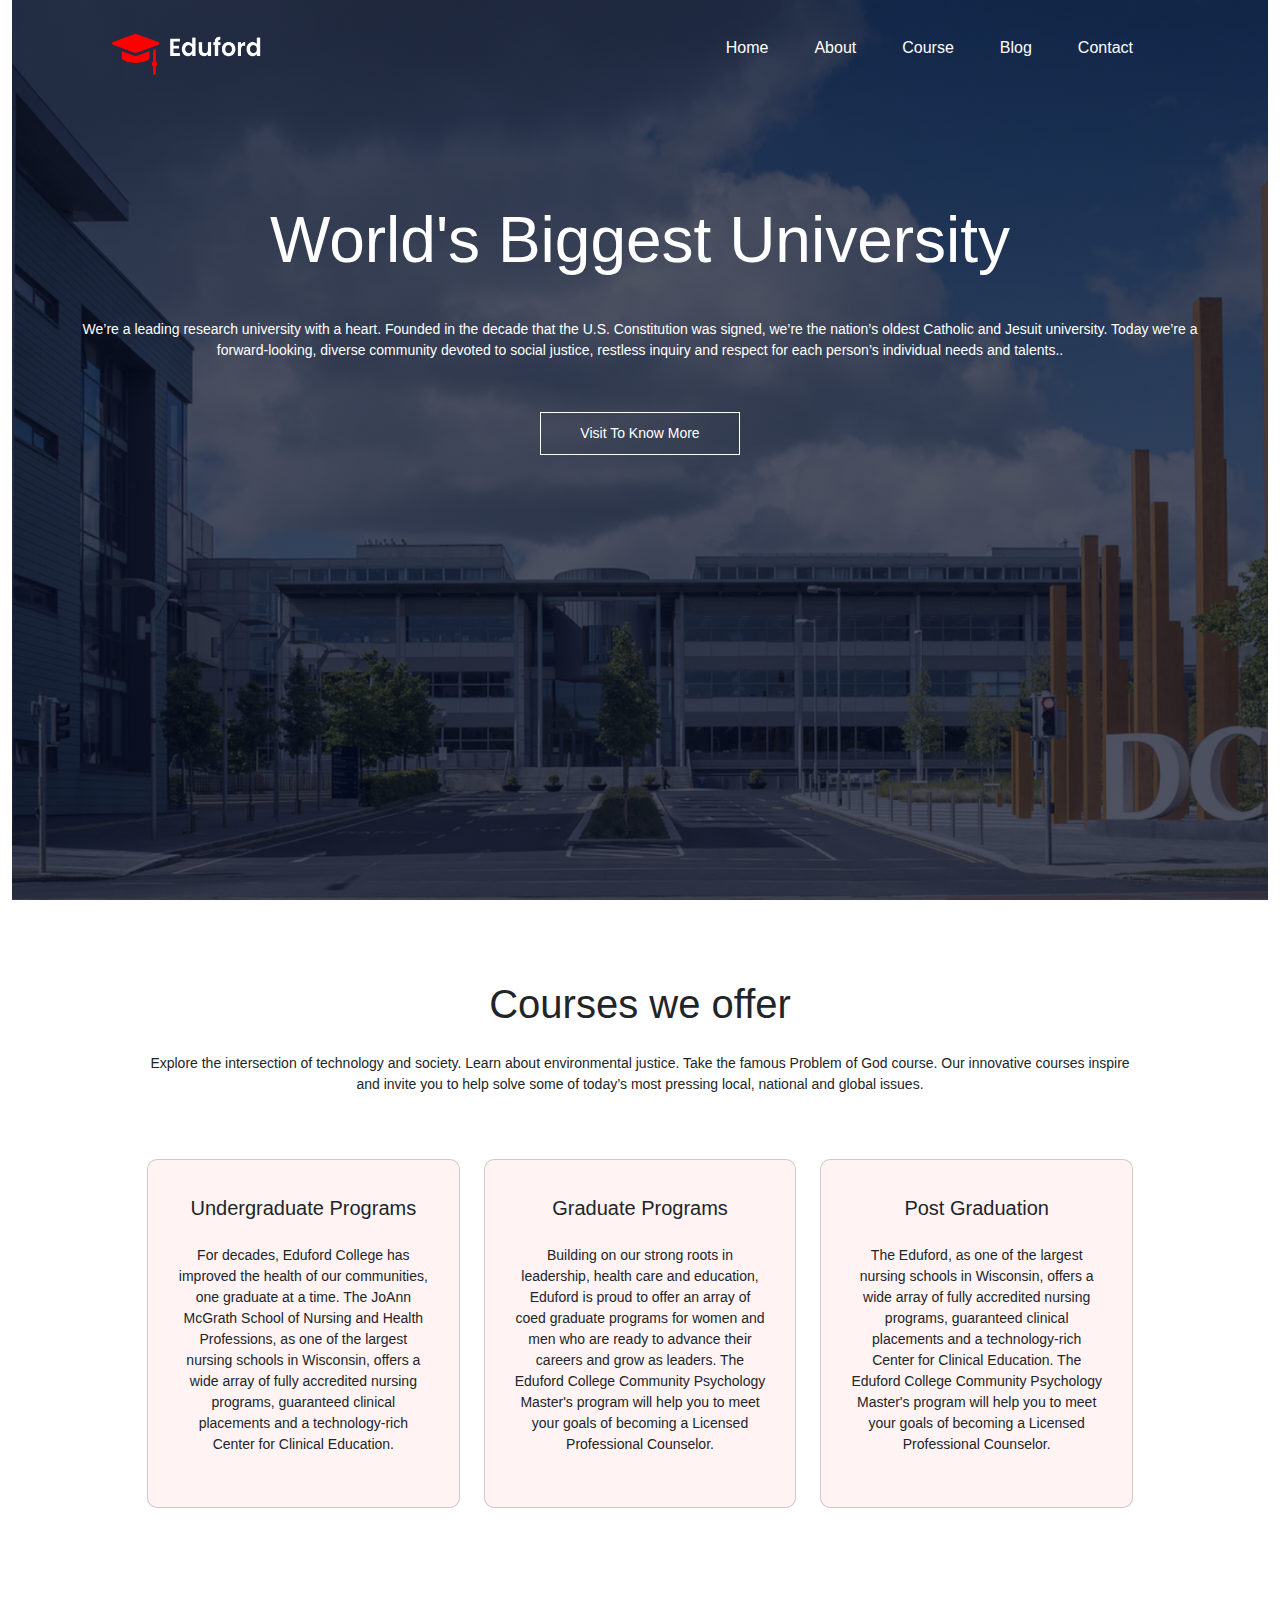
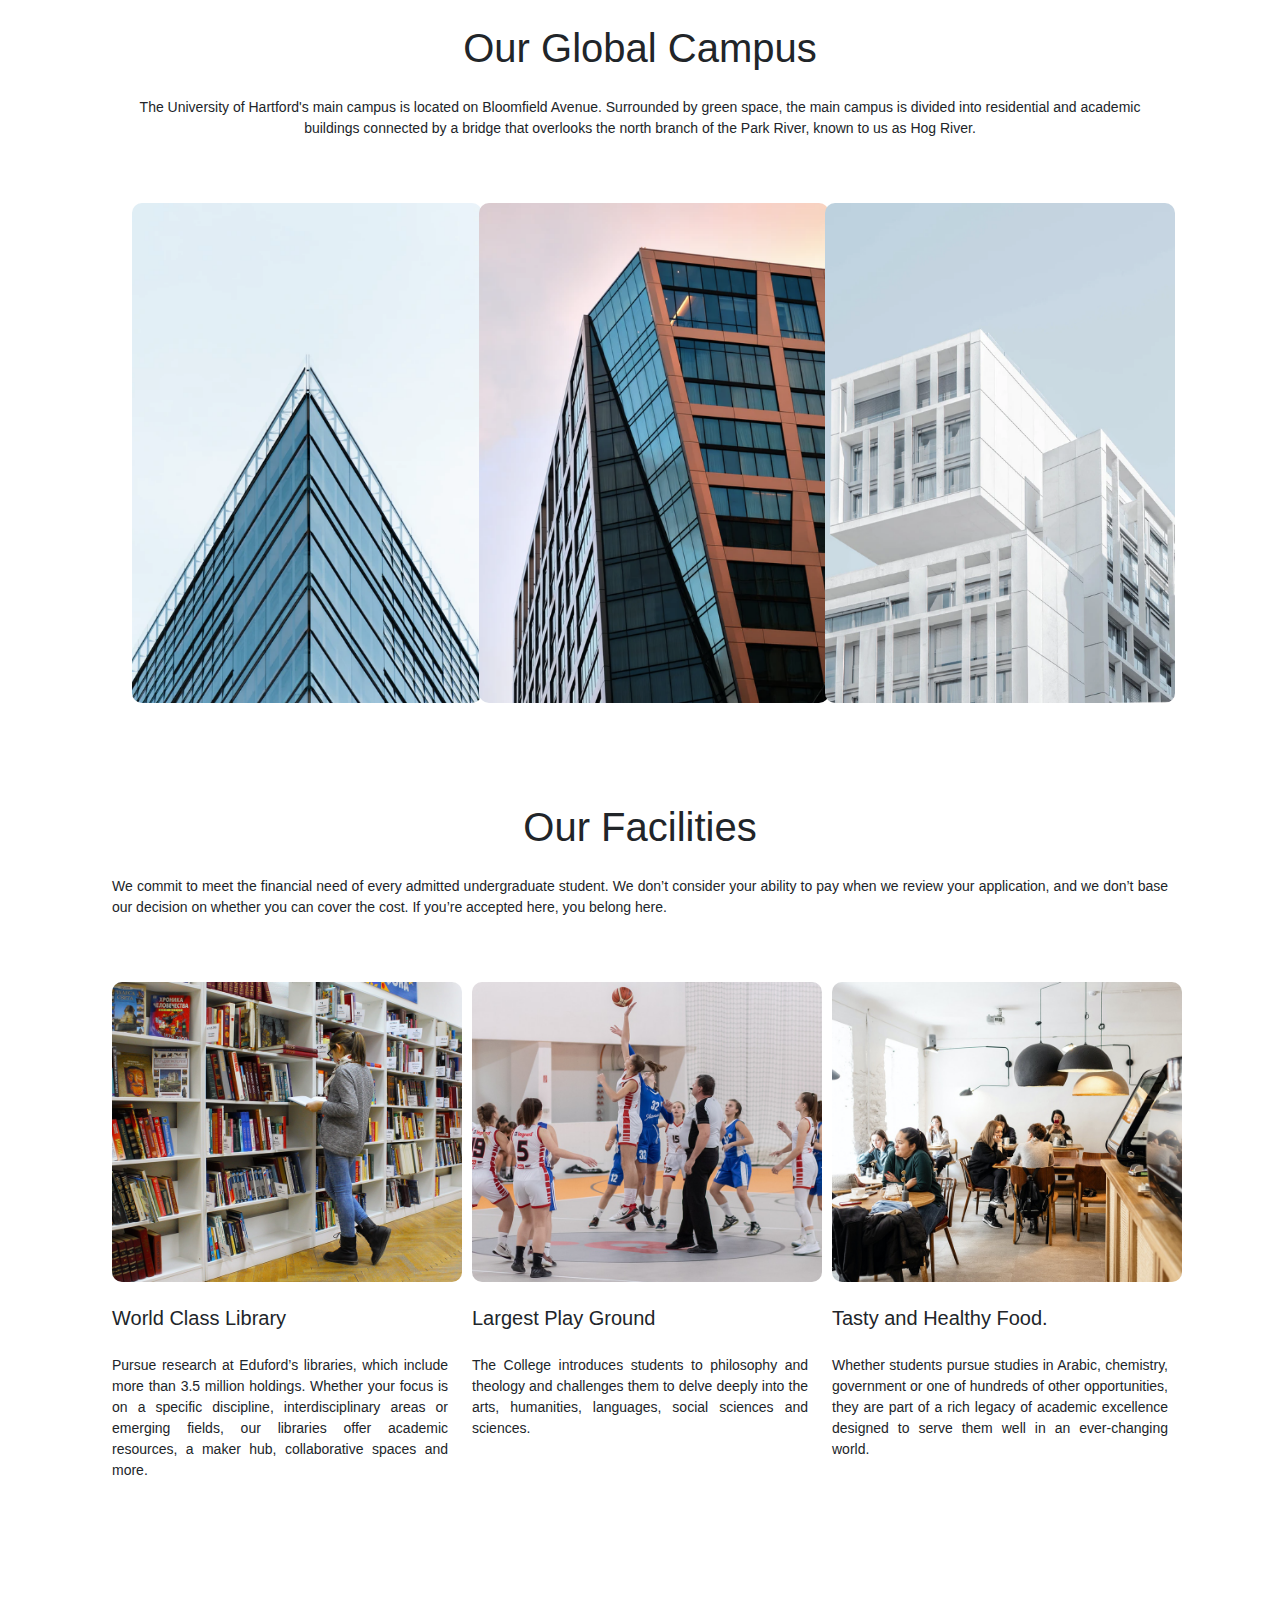
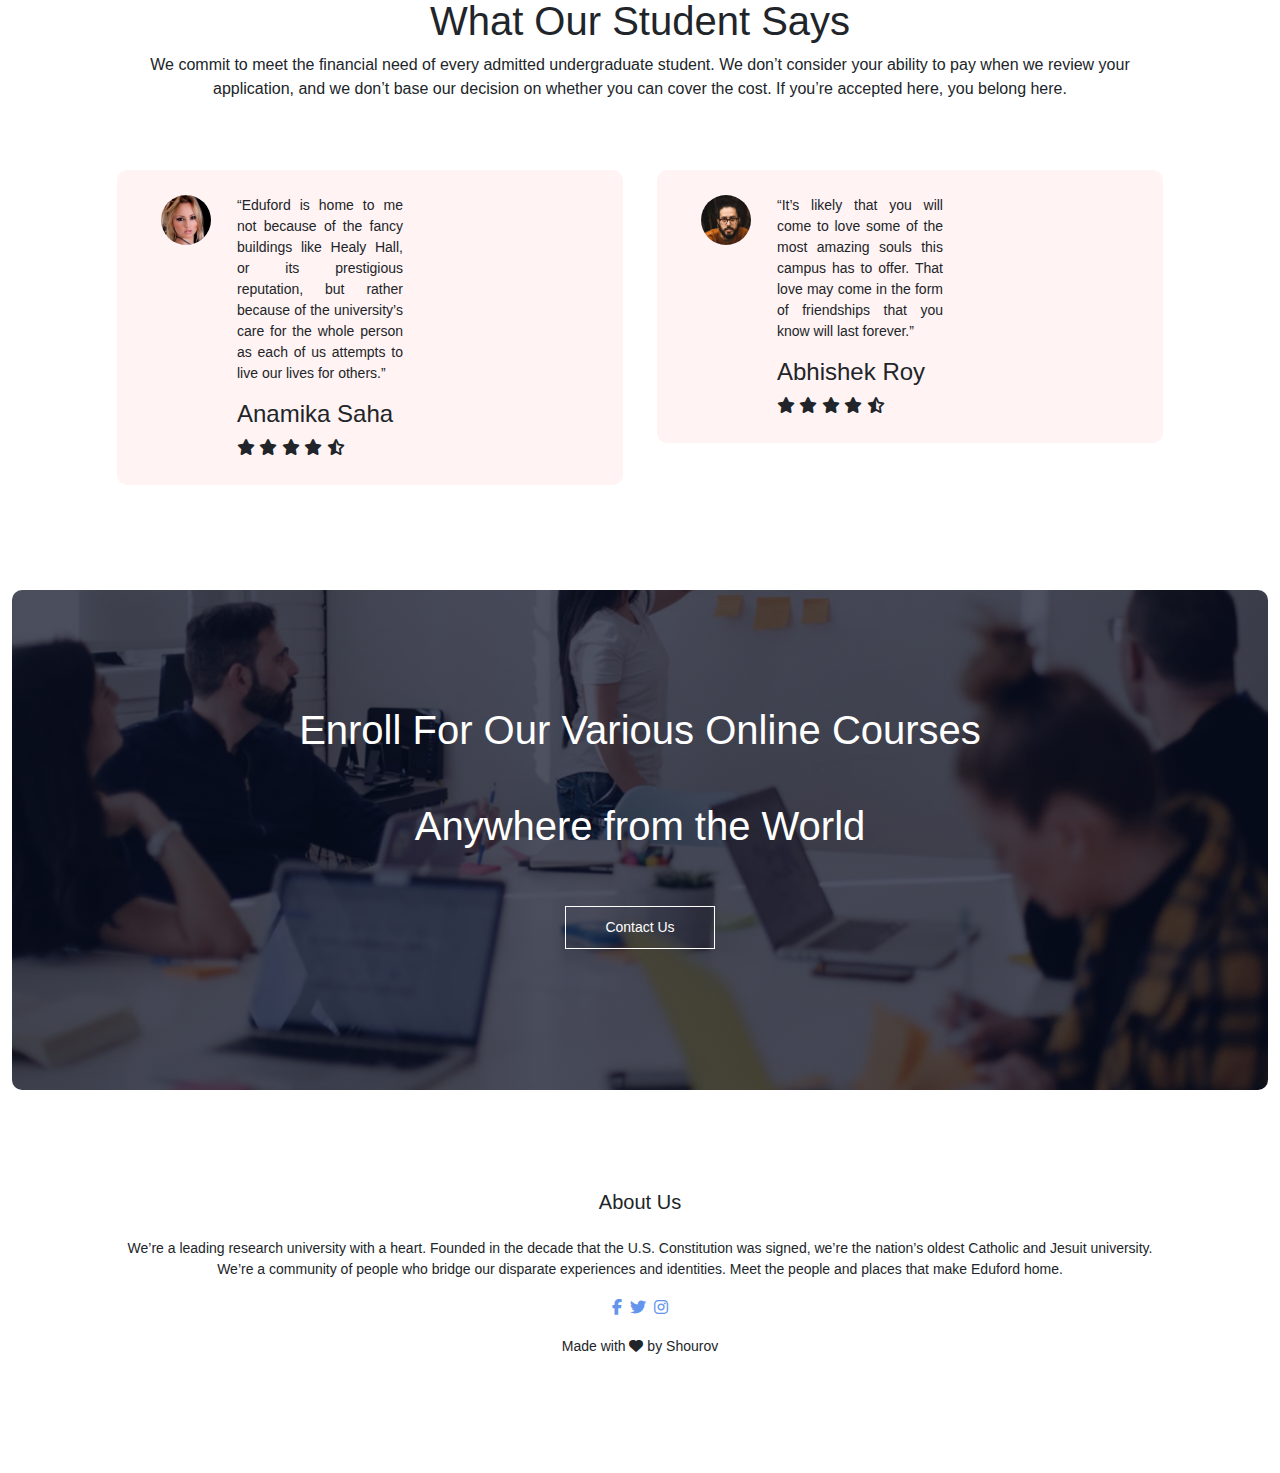
==== index.html @ d1d5e71b "setup about page" ====
<!DOCTYPE html>
<html lang="en">

<head>
    <meta charset="UTF-8">
    <meta http-equiv="X-UA-Compatible" content="IE=edge">
    <meta name="viewport" content="width=device-width, initial-scale=1.0">
    <title>Document</title>
    <link rel="stylesheet" href="	https://cdn.jsdelivr.net/npm/bootstrap@5.2.0/dist/css/bootstrap.min.css">
    <link rel="stylesheet" href="https://cdnjs.cloudflare.com/ajax/libs/font-awesome/6.1.2/css/all.min.css">
    <linkhref="https://fonts.googleapis.com/css2?family=Poppins:ital,wght@0,100;0,200;0,300;0,400;0,500;0,600;0,700;0,800;0,900;1,100;1,200;1,300;1,400;1,500;1,600;1,700;1,800;1,900&display=swap"
    rel="stylesheet">
    <link rel="stylesheet" href="style.css">

</head>

<body>

    <div class="container-fluid">
        <section class="header">
            <div class="row">
                <div class="col-4">
                    <img src="images/logo.png" alt="">

                </div>

                <div class="col-8">
                    <nav class="navbar navbar-expand-lg">
                        <div class="container-fluid">

                            <button class="navbar-toggler" type="button" data-bs-toggle="collapse"
                                data-bs-target="#navbarSupportedContent" aria-controls="navbarSupportedContent"
                                aria-expanded="false" aria-label="Toggle navigation">
                                <span class="navbar-toggler-icon"></span>
                            </button>
                            <div class="collapse navbar-collapse menu" id="navbarSupportedContent">
                                <ul class="navbar-nav    ms-auto mb-2 mb-lg-0">
                                    <li class="nav-item">
                                        <a class="nav-link text-white" aria-current="page" href="#">Home</a>
                                    </li>
                                    <li class="nav-item">
                                        <a class="nav-link" href="#">About</a>
                                    </li>

                                    <li class="nav-item">
                                        <a class="nav-link" href="#">Course</a>
                                    </li>

                                    <li class="nav-item">
                                        <a class="nav-link" href="#">Blog</a>
                                    </li>

                                    <li class="nav-item">
                                        <a class="nav-link" href="#">Contact</a>
                                    </li>


                                </ul>

                            </div>
                        </div>
                    </nav>

                </div>
            </div>

            <div class="row mt-5">
                <div class="col-lg text-white text-center header-info">
                    <h1 class="mt-5">World's Biggest University</h1>
                    <p class="">We’re a leading research university with a heart. Founded in the decade that the U.S.
                        Constitution was signed, we’re the nation’s oldest Catholic and Jesuit university. Today we’re a
                        forward-looking, diverse community devoted to social justice, restless inquiry and respect for
                        each person’s individual needs and talents..</p>
                    <button class="">Visit To Know More</button>
                </div>
            </div>



        </section>

        <section class="courses">
            <div class="row">
                <div class="col">
                    <h1>Courses we offer</h1>
                    <p>Explore the intersection of technology and society. Learn about environmental justice. Take the
                        famous Problem of God course. Our innovative courses inspire and invite you to help solve some
                        of today’s most pressing local, national and global issues.</p>
                </div>
            </div>

            <div class="row">
                <div class="col mt-5">
                    <div class="card">
                        <div class="card-body">
                            <h5>Undergraduate Programs</h5>
                            <p>For decades, Eduford College has improved the health of our communities, one graduate at
                                a time. The JoAnn McGrath School of Nursing and Health Professions, as one of the
                                largest nursing schools in Wisconsin, offers a wide array of fully accredited nursing
                                programs, guaranteed clinical placements and a technology-rich Center for Clinical
                                Education.</p>


                        </div>
                    </div>

                </div>

                <div class="col mt-5">
                    <div class="card">
                        <div class="card-body">
                            <h5>Graduate Programs</h5>
                            <p>Building on our strong roots in leadership, health care and education, Eduford is proud
                                to offer an array of coed graduate programs for women and men who are ready to advance
                                their careers and grow as leaders. The Eduford College Community Psychology Master's
                                program will help you to meet your goals of becoming a Licensed Professional Counselor.
                            </p>

                        </div>
                    </div>

                </div>

                <div class="col mt-5">
                    <div class="card">
                        <div class="card-body">
                            <h5>Post Graduation</h5>
                            <p>The Eduford, as one of the largest nursing schools in Wisconsin, offers a wide array of
                                fully accredited nursing programs, guaranteed clinical placements and a technology-rich
                                Center for Clinical Education. The Eduford College Community Psychology Master's program
                                will help you to meet your goals of becoming a Licensed Professional Counselor.</p>

                        </div>
                    </div>

                </div>
            </div>


        </section>

        <section class="campus">
            <div class="row">
                <div class="col">
                    <h1>Our Global Campus</h1>
                    <p>The University of Hartford's main campus is located on Bloomfield Avenue. Surrounded by green
                        space, the main campus is divided into residential and academic buildings connected by a bridge
                        that overlooks the north branch of the Park River, known to us as Hog River.</p>
                </div>
            </div>

            <div class="row">
                <div class="col-lg-4 mt-5 campus-img">
                    <img src="images/london.png" alt="" height="500px" width="350px">

                </div>

                <div class="col-lg-4  mt-5 campus-img">
                    <img src="images/newyork.png" alt="" height="500px" width="350px">



                </div>

                <div class="col-lg-4 pe-2 mt-5 campus-img">
                    <img src="images/washington.png" alt="" height="500px" width="350px">


                </div>
            </div>


        </section>

        <section class="facilities">
            <div class="row">
                <div class="col text-center">
                    <h1>Our Facilities</h1>
                    <p>We commit to meet the financial need of every admitted undergraduate student. We don’t consider
                        your ability to pay when we review your application, and we don’t base our decision on whether
                        you can cover the cost. If you’re accepted here, you belong here.</p>
                </div>
            </div>

            <div class="row mr-5">
                <div class="col-lg-4 mt-5">
                    <img src="images/library.png" alt="" height="300px" width="350px">
                    <h5 class="mt-4">World Class Library</h5>
                    <p>Pursue research at Eduford’s libraries, which include more than 3.5 million holdings. Whether
                        your focus is on a specific discipline, interdisciplinary areas or emerging fields, our
                        libraries offer academic resources, a maker hub, collaborative spaces and more.</p>


                </div>

                <div class="col-lg-4 mt-5">
                    <img src="images/basketball.png" alt="" height="300px" width="350px">
                    <h5 class="mt-4">Largest Play Ground</h5>
                    <p>The College introduces students to philosophy and theology and challenges them to delve deeply
                        into the arts, humanities, languages, social sciences and sciences.</p>



                </div>

                <div class="col-lg-4 mt-5">
                    <img src="images/cafeteria.png" alt="" height="300px" width="350px">
                    <h5 class="mt-4">Tasty and Healthy Food.</h5>
                    <p>Whether students pursue studies in Arabic, chemistry, government or one of hundreds of other
                        opportunities, they are part of a rich legacy of academic excellence designed to serve them well
                        in an ever-changing world.</p>


                </div>
            </div>


        </section>

        <section class="students-feedback">
            <div class="row">
                <div class="col">
                    <h1>What Our Student Says</h1>
                    <p>We commit to meet the financial need of every admitted undergraduate student. We don’t consider
                        your ability to pay when we review your application, and we don’t base our decision on whether
                        you can cover the cost. If you’re accepted here, you belong here.</p>
                </div>
            </div>

            <div class="row">
                <div class="col-lg-6 mt-5">



                    <div class="row feedback">
                        <div class="col-lg-1">
                            <img src="images/user1.jpg" alt="" height="50px" width="50px">

                        </div>
                        <div class="col-lg-5 feedback-para">

                            <blockquote> “Eduford is home to me not because of the fancy buildings like Healy Hall, or
                                its prestigious reputation, but rather because of the university’s care for the whole
                                person as each of us attempts to live our lives for others.”</blockquote>
                            <h4>Anamika Saha</h4>
                            <i class="fa-solid fa-star"></i>
                            <i class="fa-solid fa-star"></i>
                            <i class="fa-solid fa-star"></i>
                            <i class="fa-solid fa-star"></i>
                            <i class="fa-solid fa-star-half-stroke"></i>

                        </div>
                    </div>







                </div>

                <div class="col-lg-6 mt-5 ">



                    <div class="row feedback">
                        <div class="col-lg-1 ">
                            <img src="images/user2.jpg" alt="" height="50px" width="50px">
                        </div>
                        <div class="col-lg-5 feedback-para">
                            <blockquote> “It’s likely that you will come to love some of the most amazing souls this
                                campus has to offer. That love may come in the form of friendships that you know will
                                last forever.”</blockquote>

                            <h4>Abhishek Roy</h4>
                            <i class="fa-solid fa-star"></i>
                            <i class="fa-solid fa-star"></i>
                            <i class="fa-solid fa-star"></i>
                            <i class="fa-solid fa-star"></i>
                            <i class="fa-solid fa-star-half-stroke"></i>
                        </div>
                    </div>

                </div>


            </div>


        </section>


        <section class="contact-us">
            <div class="row">
                <div class="col-lg-12 text-white mt-3">
                    <h1>Enroll For Our Various Online Courses</h1>
                    <h1 class="mt-5">Anywhere from the World</h1>
                    <button class="contact-btn mt-5">Contact Us</button>

                </div>
            </div>

        </section>

        <section class="about-us">
            <div class="row">
                <div class="col-lg-12">
                    <h5>About Us</h5>
                    <p class="mt-4">We’re a leading research university with a heart. Founded in the decade that the
                        U.S. Constitution was signed, we’re the nation’s oldest Catholic and Jesuit university.
                        We’re a community of people who bridge our disparate experiences and identities. Meet the people
                        and places that make Eduford home.</p>
                    <div class="social-icon">
                        <i class="fa-brands fa-facebook-f"></i>
                        <i class="fa-brands fa-twitter"></i>
                        <i class="fa-brands fa-instagram"></i>
                    </div>
                    <p class="mt-3">Made with <i class="fa-solid fa-heart"></i> by Shourov</p>

                </div>
            </div>

        </section>





    </div>






    <script src="	https://cdn.jsdelivr.net/npm/bootstrap@5.2.0/dist/js/bootstrap.bundle.min.js"></script>
</body>

</html>
---- style.css ----
*{
    margin: 0;
    padding: 0;
}

body{
    font-family: 'Poppins', sans-serif;
}

.header {
    background-image: linear-gradient(rgba(4,9,30,0.7),rgba(4,9,30,0.7)),url('./images/banner.png');
    background-size: cover;
    background-attachment: fixed;
    background-position: center;
    opacity: 100%;
    min-height: 100vh;
    width: 100%;
  
}

.header img{
    margin-left: 100px;
    height: 45px;
    width: 150px;
    margin-top: 30px;
}

.menu{
    margin-right: 85px;
    margin-top: 20px;
}

.menu ul li{
    margin-right: 30px;
}

.menu ul li a{
    color: white;
}

.header-info{
    margin-top: 30px;
}

.header-info h1{
    font-size: 4rem;
}

.header-info p {
    margin-top: 40px;
    font-size: 14px;
    margin-right: 55px;
    margin-left: 55px;
}

button{
    border: none;
    font-size:14px;
    margin-top: 35px;
    background: transparent;
    border: 1px solid white;
    color: white;
    height: 43px;
    width: 200px;
    text-align: center;

}

.header-info button:hover{
    background-color: cornflowerblue;
     transition:1s;
     border: none;
    
}

.courses{
    margin-top: 80px;
    margin-left: 135px;
    margin-right: 135px;
    text-align: center;
    margin-bottom: 100px;
}

.courses p{
    font-size: 14px;
    margin-top: 25px;
}

.card{
    flex-basis: 31%;
    background: #fff3f3;
    border-radius: 10px;
    margin-bottom: 5%;
    padding: 20px 12px;
    box-sizing: border-box;
    transition: 0.5s;
}

.card:hover{
    box-shadow: 2px 2px 2px 2px #888888;
}

.campus{
    margin-top: 80px;
    margin-left: 120px;
    margin-right: 120px;
    text-align: center;
    margin-bottom: 100px;
}

.campus p{
    font-size: 14px;
    margin-top: 25px;
}

.campus img{
    border-radius: 10px;
   
}

.facilities{
    margin-top: 80px;
    margin-left: 100px;
    margin-right: 100px;
    margin-bottom: 100px;

}

.facilities img{
    border-radius: 10px;
}

.facilities p{
    font-size: 14px;
    margin-top: 25px;
    text-align: justify;
}

.students-feedback{
    margin-top: 80px;
    margin-left: 100px;
    margin-right: 100px;
    margin-bottom: 100px;
    text-align: center;
}

.students-feedback img{
    border-radius: 50%;
    margin-left: 7px;
}

.feedback-para{
    margin-left: 45px;
    text-align: justify;
}
.feedback{
    background: #fff3f3;
    margin: 5px;
    padding: 25px;
    border-radius: 10px;

}

.feedback blockquote{
    font-size: 14px;
   
}

.contact-us {
    margin: 100px auto;
    background-image: linear-gradient(rgba(4,9,30,0.7),rgba(4,9,30,0.7)),url(./images/banner2.jpg);
    background-size: cover;
    background-position: center;
    border-radius: 10px;
    opacity: 100%;
    text-align: center;
    padding: 100px 0;
    min-height: 500px;
}

.contact-btn{
    border: none;
    font-size:14px;
    margin-top: 35px;
    background: transparent;
    border: 1px solid white;
    color: white;
    height: 43px;
    width: 150px;
    text-align: center;

}

.contact-btn:hover{
    background-color: cornflowerblue;
     transition:1s;
     border: none;
    
}

.about-us{
    margin-top: 80px;
    margin-left: 100px;
    margin-right: 100px;
    margin-bottom: 100px;
    text-align: center;

}

.about-us p{
    font-size: 14px;
}

.social-icon i{
    color: cornflowerblue;
    margin: 2px;
}
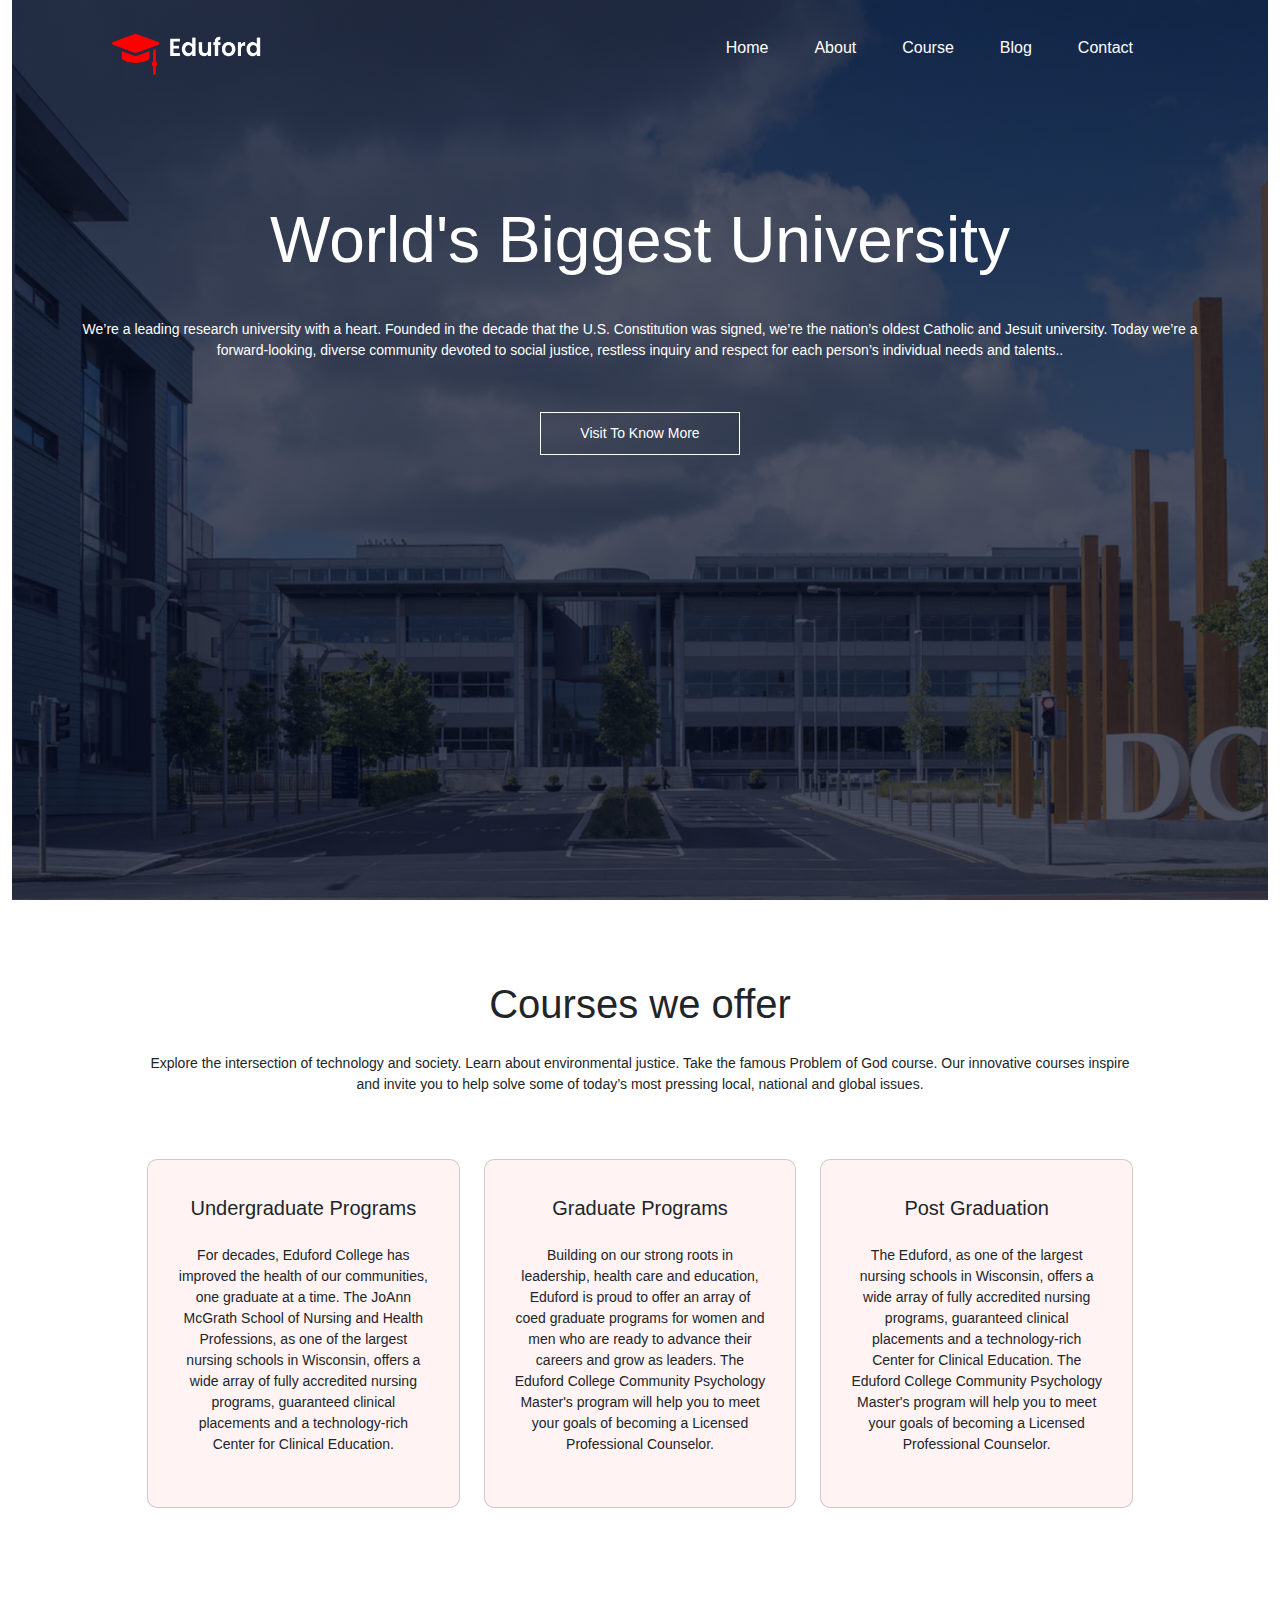
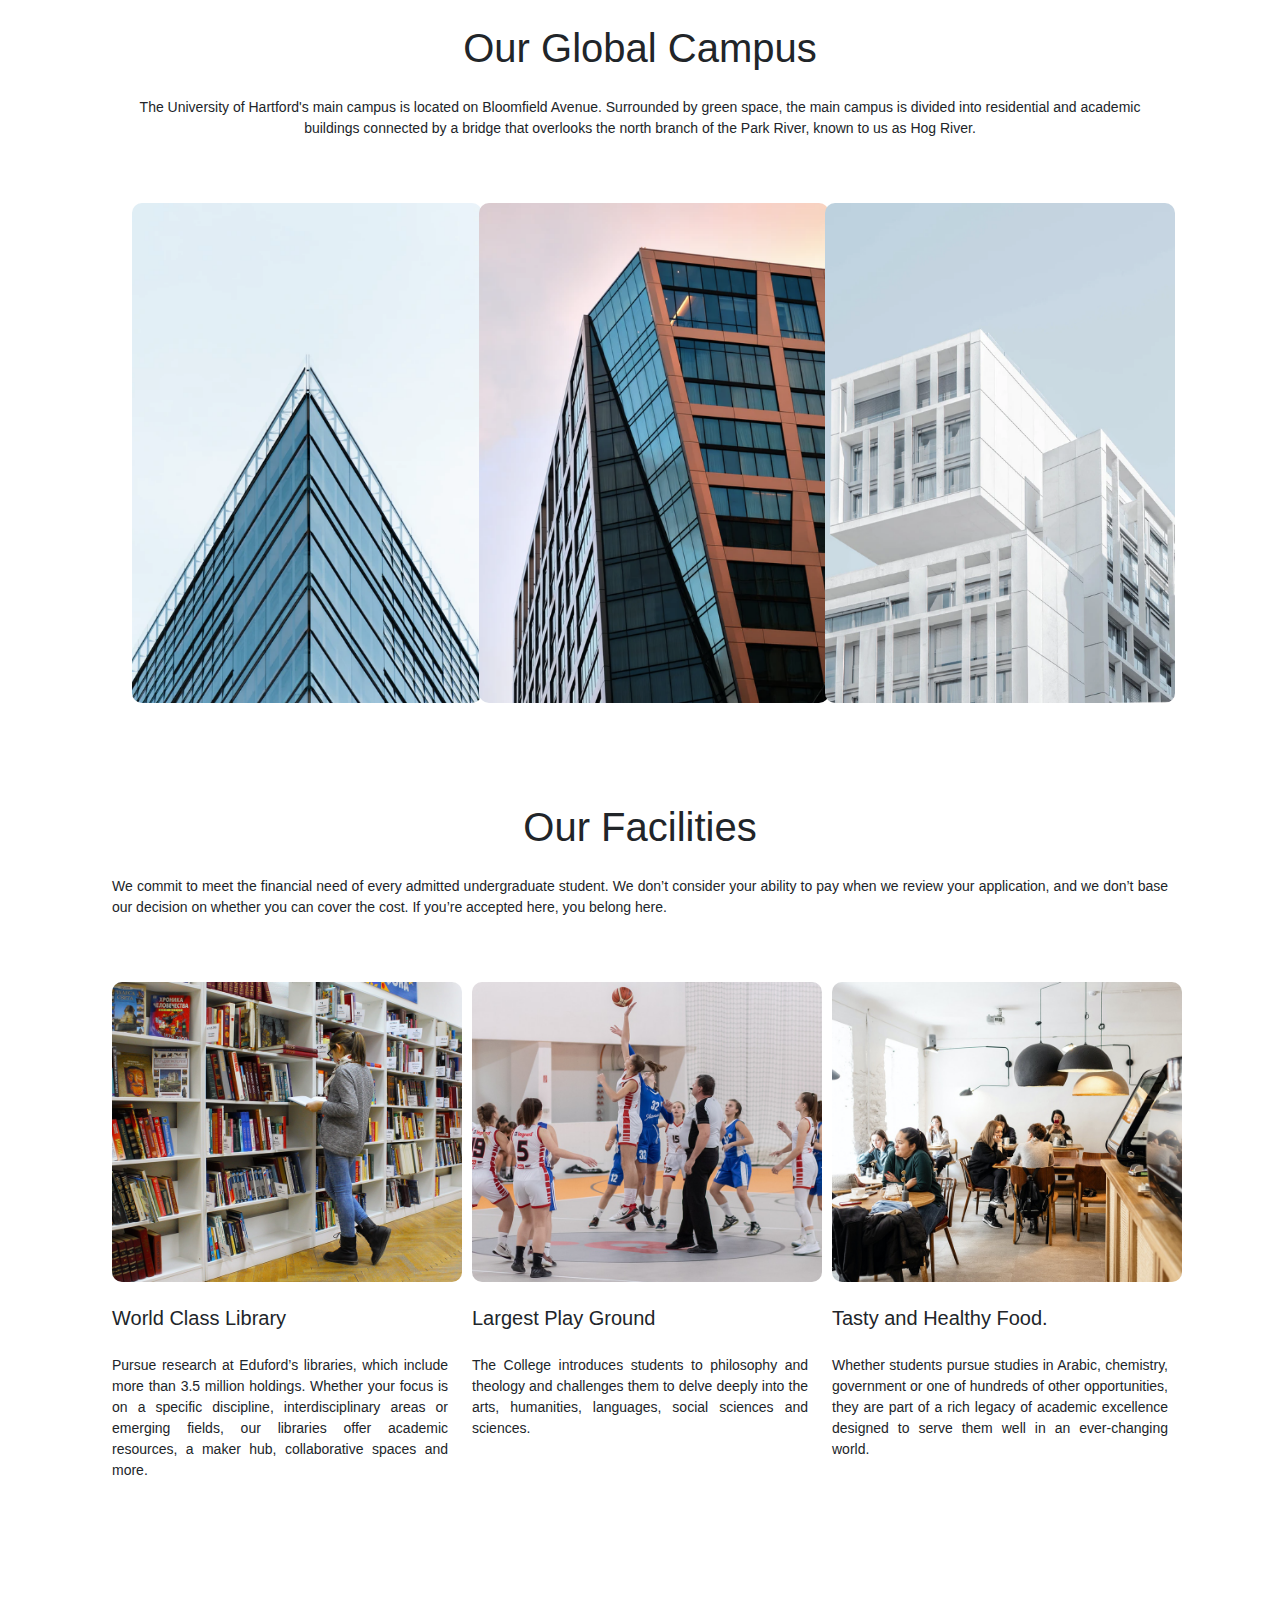
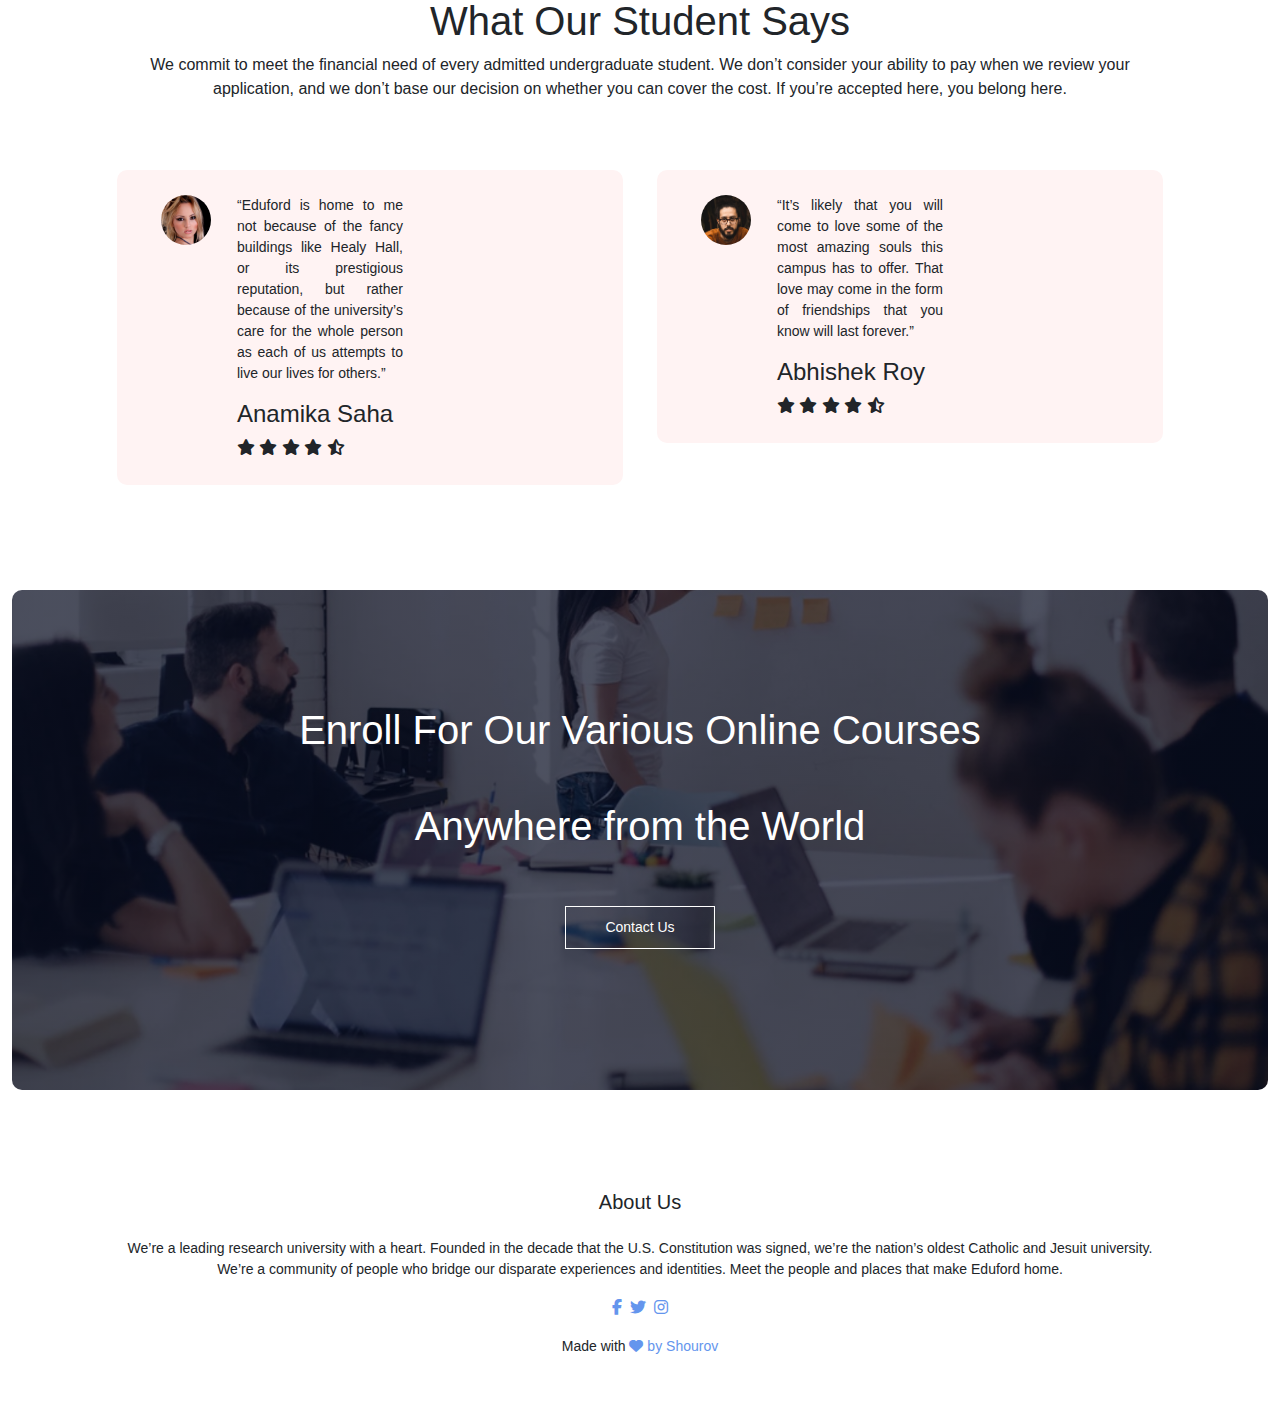
==== commit 03cb6b77: "design about section" ====
--- a/index.html
+++ b/index.html
@@ -316,7 +316,7 @@
                         <i class="fa-brands fa-twitter"></i>
                         <i class="fa-brands fa-instagram"></i>
                     </div>
-                    <p class="mt-3">Made with <i class="fa-solid fa-heart"></i> by Shourov</p>
+                    <p class="mt-3">Made with <span class="creator"><i class="fa-solid fa-heart"></i> by Shourov</span></p>
 
                 </div>
             </div>
--- a/style.css
+++ b/style.css
@@ -202,7 +202,7 @@
     margin-top: 80px;
     margin-left: 100px;
     margin-right: 100px;
-    margin-bottom: 100px;
+    margin-bottom: 50px;
     text-align: center;
 
 }
@@ -214,4 +214,8 @@
 .social-icon i{
     color: cornflowerblue;
     margin: 2px;
+}
+
+.creator{
+    color: cornflowerblue;
 }